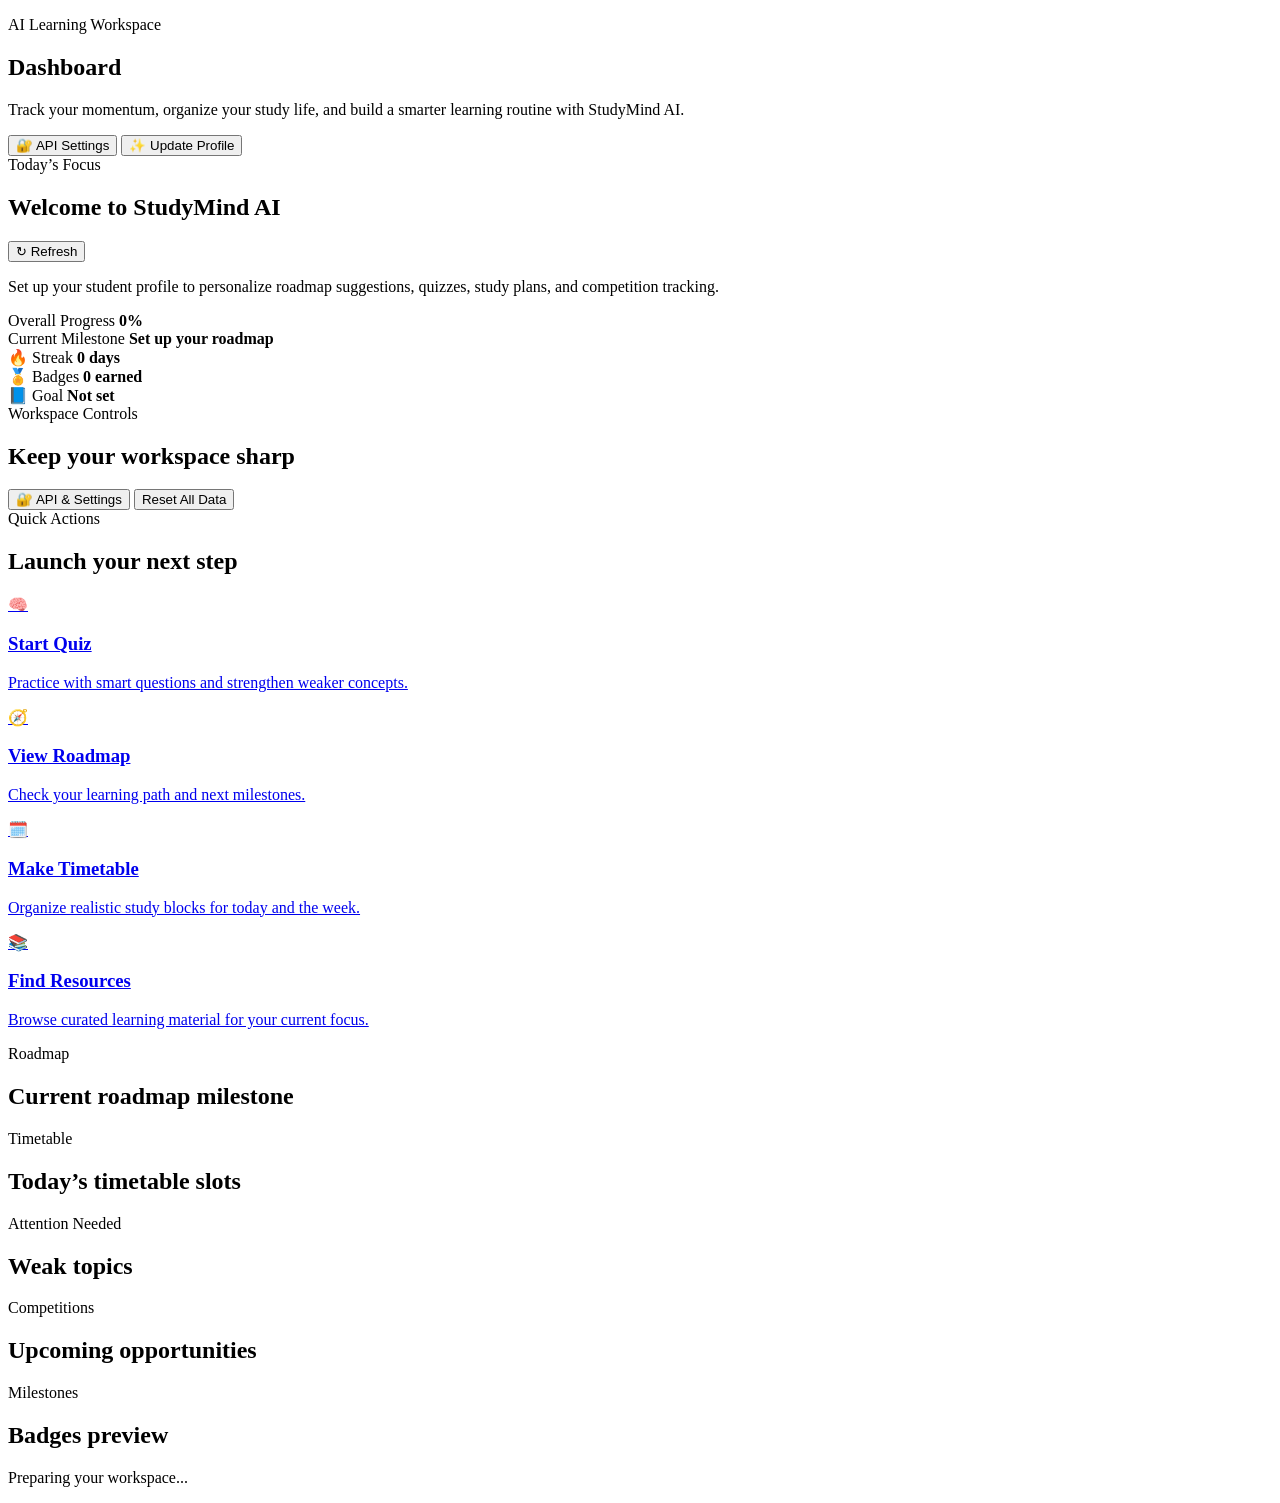
==== index.html @ 2f6ecdff "Add files via upload" ====
<!DOCTYPE html>
<html lang="en" data-page="dashboard">
<head>
  <meta charset="UTF-8">
  <meta name="viewport" content="width=device-width, initial-scale=1.0">
  <title>StudyMind AI | Dashboard</title>
  <meta name="description" content="StudyMind AI is an AI-powered personalized learning dashboard for students.">
  <link rel="preconnect" href="https://fonts.googleapis.com">
  <link rel="preconnect" href="https://fonts.gstatic.com" crossorigin>
  <link rel="stylesheet" href="./css/style.css">
</head>
<body>
  <div class="app-shell">
    <aside class="sidebar" id="sidebar"></aside>

    <div class="app-main">
      <header class="topbar" id="topbar"></header>

      <main class="page-content">
        <section class="page-header">
          <div>
            <p class="eyebrow">AI Learning Workspace</p>
            <h1>Dashboard</h1>
            <p class="page-description">Track your momentum, organize your study life, and build a smarter learning routine with StudyMind AI.</p>
          </div>
          <div class="header-actions">
            <button class="secondary-button" id="openApiSettingsButton" type="button">🔐 API Settings</button>
            <button class="gradient-button" id="openSetupButton" type="button">✨ Update Profile</button>
          </div>
        </section>

        <section class="responsive-grid stats-grid" id="dashboardStats"></section>

        <section class="responsive-grid dashboard-layout">
          <article class="card dashboard-hero">
            <div class="card-header">
              <div>
                <span class="badge badge-primary">Today’s Focus</span>
                <h2 id="dashboardGreeting">Welcome to StudyMind AI</h2>
              </div>
              <button class="secondary-button" id="refreshDashboardButton" type="button">↻ Refresh</button>
            </div>
            <p id="dashboardSummary">Set up your student profile to personalize roadmap suggestions, quizzes, study plans, and competition tracking.</p>
            <div class="progress-bar">
              <span id="dashboardProgressBar"></span>
            </div>
            <div class="hero-meta-row">
              <div class="hero-meta-block">
                <span>Overall Progress</span>
                <strong id="dashboardProgressLabel">0%</strong>
              </div>
              <div class="hero-meta-block">
                <span>Current Milestone</span>
                <strong id="dashboardHeroMilestone">Set up your roadmap</strong>
              </div>
            </div>
            <div class="hero-footer">
              <div class="hero-chip">
                <span>🔥 Streak</span>
                <strong id="dashboardStreak">0 days</strong>
              </div>
              <div class="hero-chip">
                <span>🏅 Badges</span>
                <strong id="dashboardBadges">0 earned</strong>
              </div>
              <div class="hero-chip">
                <span>📘 Goal</span>
                <strong id="dashboardGoal">Not set</strong>
              </div>
            </div>
          </article>

          <article class="card">
            <div class="card-header">
              <div>
                <span class="badge badge-secondary">Workspace Controls</span>
                <h2>Keep your workspace sharp</h2>
              </div>
            </div>
            <div class="dashboard-control-stack">
              <div id="profileSnapshot" class="profile-snapshot"></div>
              <div class="control-actions">
                <button class="secondary-button" id="openApiSettingsButtonSecondary" type="button">🔐 API & Settings</button>
                <button class="danger-button" id="dashboardResetButton" type="button">Reset All Data</button>
              </div>
              <div id="dashboardSuggestions" class="stack-list"></div>
            </div>
          </article>
        </section>

        <section class="responsive-grid dashboard-detail-grid">
          <article class="card">
            <div class="card-header">
              <div>
                <span class="badge badge-accent">Quick Actions</span>
                <h2>Launch your next step</h2>
              </div>
            </div>
            <div class="responsive-grid quick-actions-grid">
              <a class="action-card" href="./quiz.html">
                <span class="action-icon">🧠</span>
                <h3>Start Quiz</h3>
                <p>Practice with smart questions and strengthen weaker concepts.</p>
              </a>
              <a class="action-card" href="./roadmap.html">
                <span class="action-icon">🧭</span>
                <h3>View Roadmap</h3>
                <p>Check your learning path and next milestones.</p>
              </a>
              <a class="action-card" href="./timetable.html">
                <span class="action-icon">🗓️</span>
                <h3>Make Timetable</h3>
                <p>Organize realistic study blocks for today and the week.</p>
              </a>
              <a class="action-card" href="./resources.html">
                <span class="action-icon">📚</span>
                <h3>Find Resources</h3>
                <p>Browse curated learning material for your current focus.</p>
              </a>
            </div>
          </article>

          <article class="card">
            <div class="card-header">
              <div>
                <span class="badge badge-success">Roadmap</span>
                <h2>Current roadmap milestone</h2>
              </div>
            </div>
            <div id="roadmapMilestone" class="dashboard-section-body"></div>
          </article>

          <article class="card">
            <div class="card-header">
              <div>
                <span class="badge badge-primary">Timetable</span>
                <h2>Today’s timetable slots</h2>
              </div>
            </div>
            <div id="todaysTimetable" class="dashboard-section-body"></div>
          </article>

          <article class="card">
            <div class="card-header">
              <div>
                <span class="badge badge-warning">Attention Needed</span>
                <h2>Weak topics</h2>
              </div>
            </div>
            <div id="weakTopicsPanel" class="dashboard-section-body"></div>
          </article>

          <article class="card">
            <div class="card-header">
              <div>
                <span class="badge badge-secondary">Competitions</span>
                <h2>Upcoming opportunities</h2>
              </div>
            </div>
            <div id="competitionsPreview" class="dashboard-section-body"></div>
          </article>

          <article class="card">
            <div class="card-header">
              <div>
                <span class="badge badge-accent">Milestones</span>
                <h2>Badges preview</h2>
              </div>
            </div>
            <div id="badgesPreview" class="dashboard-section-body"></div>
          </article>
        </section>
      </main>
    </div>

    <nav class="bottom-nav" id="bottomNav"></nav>
  </div>

  <div id="modalRoot"></div>
  <div id="toastRoot" class="toast-root"></div>
  <div id="loadingOverlay" class="loading-overlay hidden">
    <div class="loading-spinner"></div>
    <p>Preparing your workspace...</p>
  </div>

  <script src="./js/storage.js" defer></script>
  <script src="./js/data.js" defer></script>
  <script src="./js/app.js" defer></script>
</body>
</html>
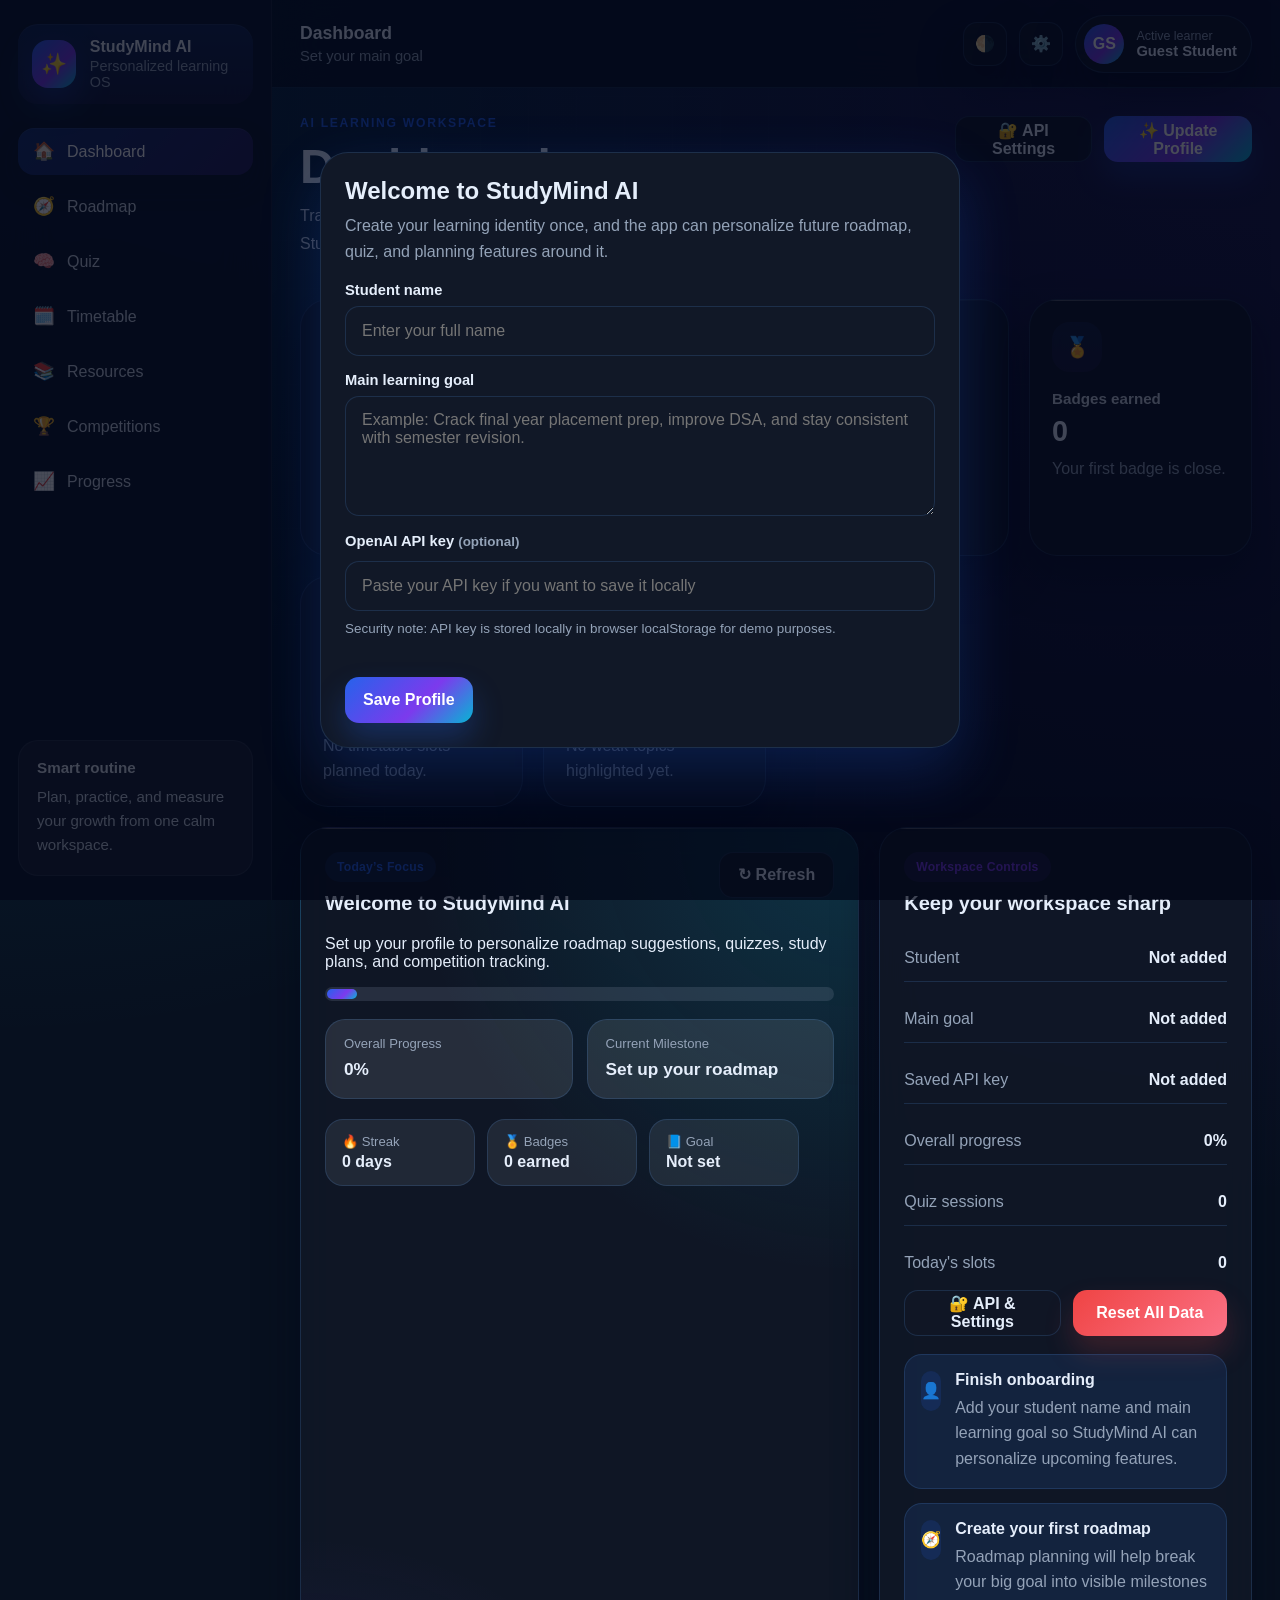
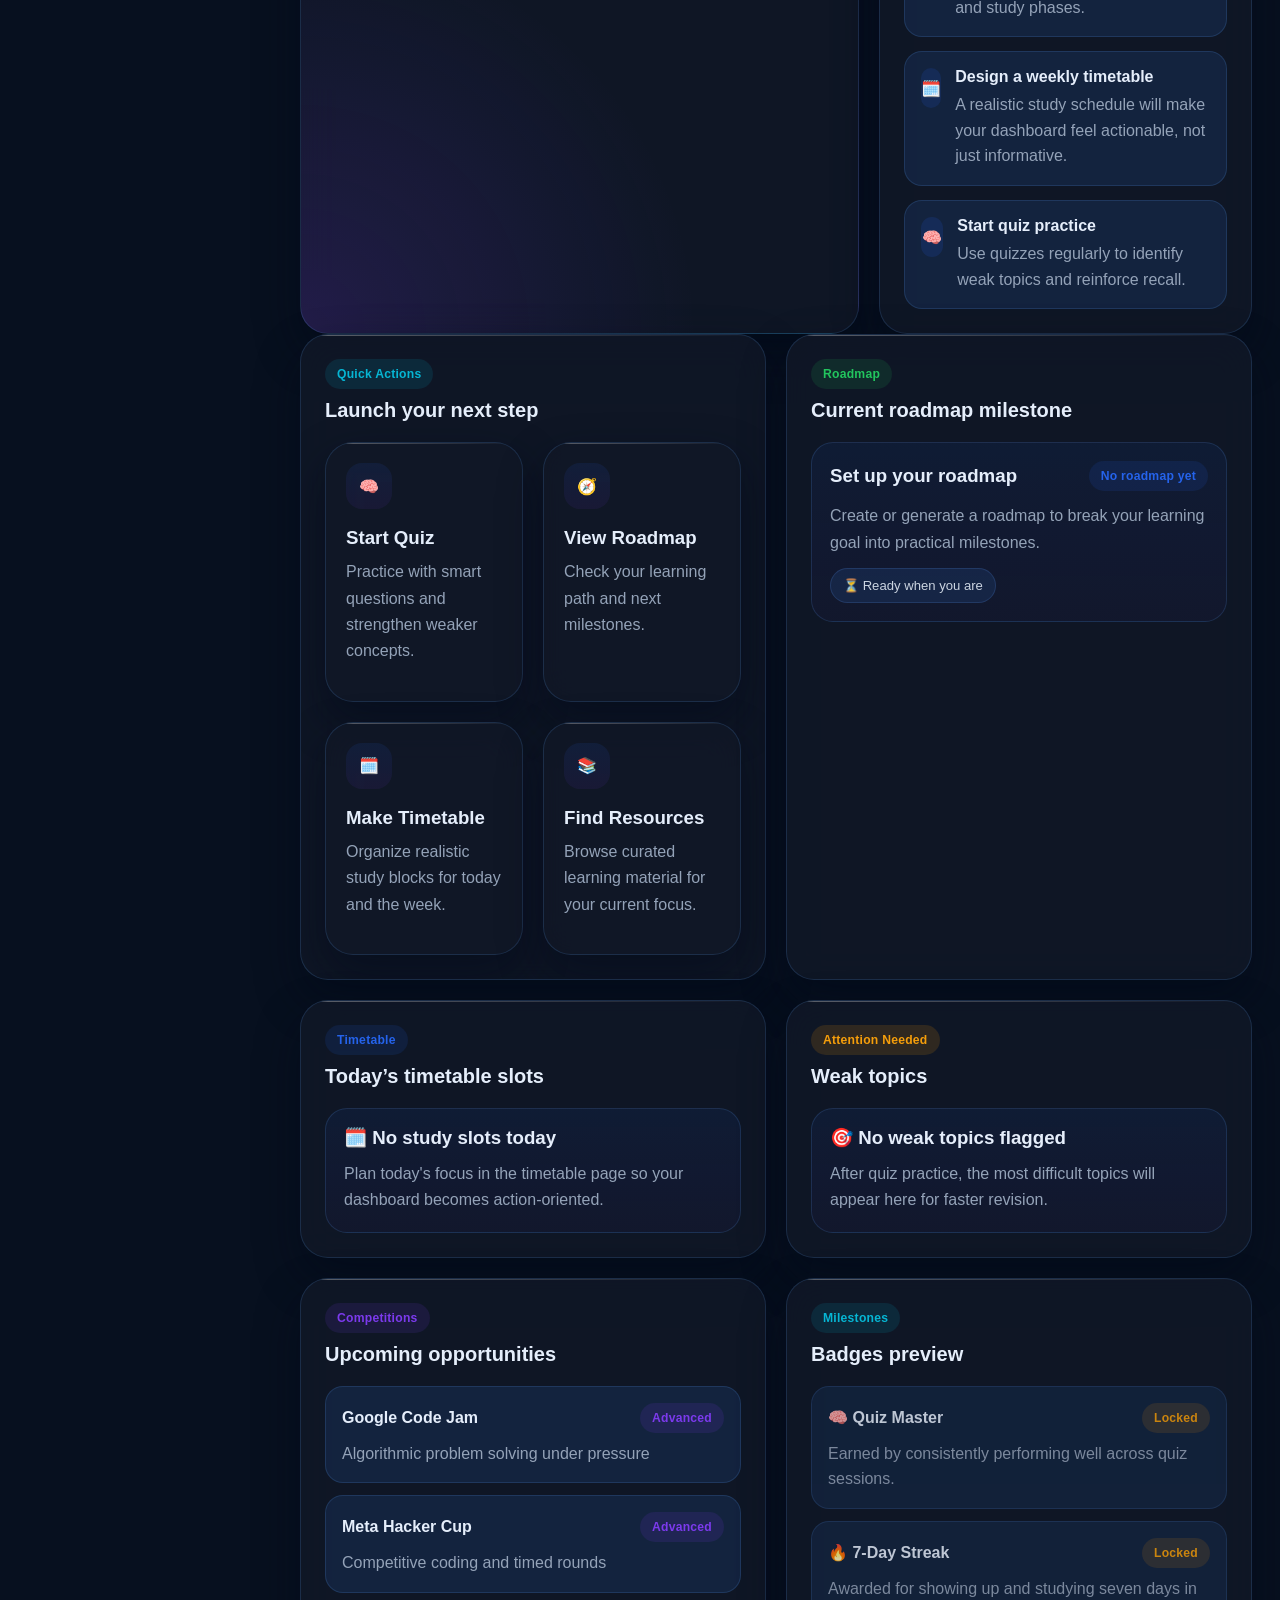
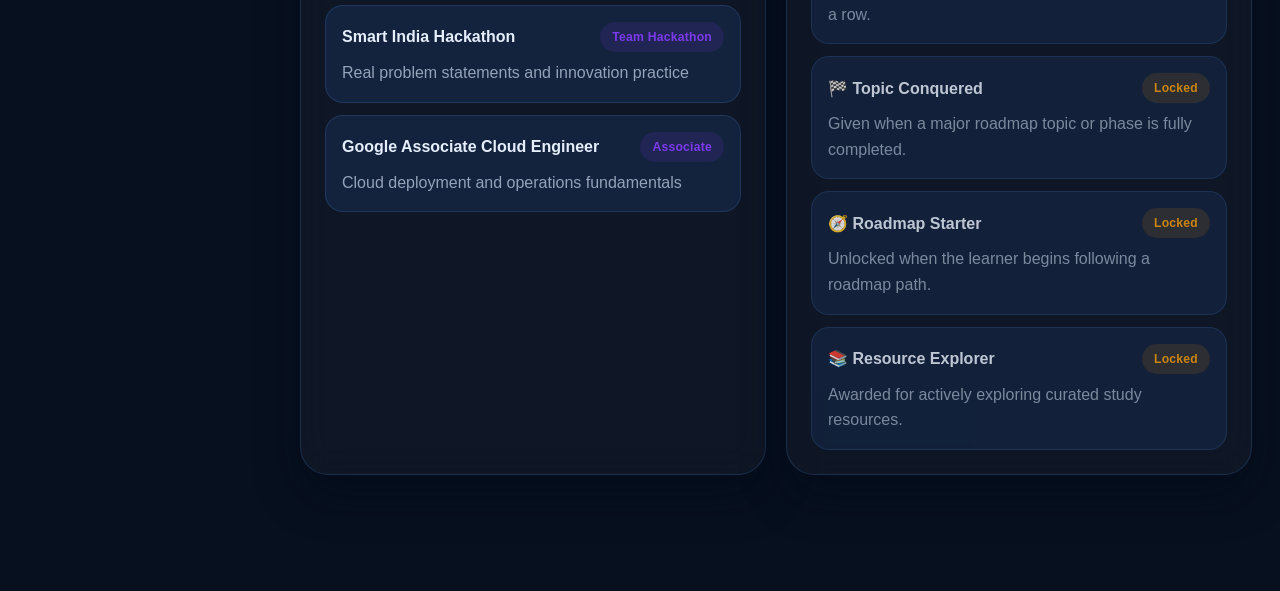
==== commit 99fc0513: "Update index.html" ====
--- a/index.html
+++ b/index.html
@@ -7,7 +7,7 @@
   <meta name="description" content="StudyMind AI is an AI-powered personalized learning dashboard for students.">
   <link rel="preconnect" href="https://fonts.googleapis.com">
   <link rel="preconnect" href="https://fonts.gstatic.com" crossorigin>
-  <link rel="stylesheet" href="./css/style.css">
+  <link rel="stylesheet" href="css/style.css">
 </head>
 <body>
   <div class="app-shell">
@@ -186,5 +186,13 @@
   <script src="./js/storage.js" defer></script>
   <script src="./js/data.js" defer></script>
   <script src="./js/app.js" defer></script>
+  <script src="js/app.js"></script>
+<script src="js/ai.js"></script>
+<script src="js/data.js"></script>
+<script src="js/quiz.js"></script>
+<script src="js/roadmap.js"></script>
+<script src="js/storage.js"></script>
+<script src="js/timetable.js"></script>
+</body>
 </body>
 </html>
--- a/css/style.css
+++ b/css/style.css
@@ -0,0 +1,1652 @@
+:root {
+  --primary: #2563eb;
+  --secondary: #7c3aed;
+  --accent: #06b6d4;
+  --success: #22c55e;
+  --warning: #f59e0b;
+  --danger: #ef4444;
+  --dark-bg: #0f172a;
+  --dark-card: #111827;
+  --light-bg: #f8fafc;
+  --light-card: #ffffff;
+  --radius-sm: 14px;
+  --radius-md: 20px;
+  --radius-lg: 28px;
+  --shadow-soft: 0 20px 45px rgba(15, 23, 42, 0.12);
+  --shadow-strong: 0 24px 60px rgba(37, 99, 235, 0.18);
+  --transition: 220ms ease;
+  --sidebar-width: 272px;
+  --topbar-height: 88px;
+  --mobile-nav-height: 82px;
+  --bg: #eff4ff;
+  --surface: rgba(255, 255, 255, 0.78);
+  --surface-strong: #ffffff;
+  --surface-alt: rgba(148, 163, 184, 0.12);
+  --text: #0f172a;
+  --text-muted: #475569;
+  --text-soft: #64748b;
+  --border: rgba(148, 163, 184, 0.18);
+  --border-strong: rgba(148, 163, 184, 0.28);
+  --gradient-main: linear-gradient(135deg, #2563eb 0%, #7c3aed 58%, #06b6d4 100%);
+  --gradient-soft: linear-gradient(180deg, rgba(37, 99, 235, 0.1), rgba(124, 58, 237, 0.08));
+  --backdrop: rgba(15, 23, 42, 0.52);
+}
+
+body.theme-dark {
+  --bg: #07101f;
+  --surface: rgba(17, 24, 39, 0.86);
+  --surface-strong: #111827;
+  --surface-alt: rgba(59, 130, 246, 0.12);
+  --text: #e5eefb;
+  --text-muted: #cbd5e1;
+  --text-soft: #94a3b8;
+  --border: rgba(96, 165, 250, 0.16);
+  --border-strong: rgba(148, 163, 184, 0.3);
+  --shadow-soft: 0 20px 45px rgba(2, 8, 23, 0.46);
+  --shadow-strong: 0 24px 60px rgba(37, 99, 235, 0.22);
+  --backdrop: rgba(2, 6, 23, 0.72);
+}
+
+* {
+  box-sizing: border-box;
+}
+
+html {
+  scroll-behavior: smooth;
+}
+
+body {
+  margin: 0;
+  min-height: 100vh;
+  font-family: Inter, "Segoe UI", Roboto, Arial, sans-serif;
+  background:
+    radial-gradient(circle at top left, rgba(6, 182, 212, 0.16), transparent 26%),
+    radial-gradient(circle at top right, rgba(124, 58, 237, 0.18), transparent 30%),
+    linear-gradient(180deg, rgba(37, 99, 235, 0.06), transparent 22%),
+    var(--bg);
+  color: var(--text);
+  transition: background var(--transition), color var(--transition);
+}
+
+body::before {
+  content: "";
+  position: fixed;
+  inset: 0;
+  pointer-events: none;
+  background-image:
+    linear-gradient(rgba(255, 255, 255, 0.035) 1px, transparent 1px),
+    linear-gradient(90deg, rgba(255, 255, 255, 0.035) 1px, transparent 1px);
+  background-size: 48px 48px;
+  mask-image: radial-gradient(circle at center, black 38%, transparent 85%);
+  opacity: 0.4;
+}
+
+a {
+  color: inherit;
+  text-decoration: none;
+}
+
+button,
+input,
+textarea,
+select {
+  font: inherit;
+}
+
+button {
+  border: 0;
+  cursor: pointer;
+}
+
+img {
+  max-width: 100%;
+  display: block;
+}
+
+.hidden {
+  display: none !important;
+}
+
+.app-shell {
+  display: flex;
+  min-height: 100vh;
+}
+
+.sidebar {
+  position: fixed;
+  top: 0;
+  left: 0;
+  width: var(--sidebar-width);
+  height: 100vh;
+  padding: 24px 18px;
+  background: rgba(15, 23, 42, 0.92);
+  border-right: 1px solid rgba(148, 163, 184, 0.1);
+  backdrop-filter: blur(24px);
+  color: #e2e8f0;
+  z-index: 30;
+  overflow-y: auto;
+}
+
+.sidebar-panel {
+  display: flex;
+  flex-direction: column;
+  height: 100%;
+  gap: 24px;
+}
+
+.brand {
+  display: flex;
+  align-items: center;
+  gap: 14px;
+  padding: 14px;
+  border-radius: var(--radius-md);
+  background: linear-gradient(180deg, rgba(37, 99, 235, 0.2), rgba(124, 58, 237, 0.08));
+  box-shadow: inset 0 1px 0 rgba(255, 255, 255, 0.06);
+}
+
+.brand-mark {
+  width: 48px;
+  height: 48px;
+  border-radius: 16px;
+  display: grid;
+  place-items: center;
+  font-size: 1.3rem;
+  background: var(--gradient-main);
+  box-shadow: 0 14px 32px rgba(37, 99, 235, 0.35);
+}
+
+.brand-text strong,
+.brand-text span {
+  display: block;
+}
+
+.brand-text strong {
+  font-size: 1rem;
+}
+
+.brand-text span {
+  margin-top: 2px;
+  color: #94a3b8;
+  font-size: 0.9rem;
+}
+
+.sidebar-nav,
+.bottom-nav {
+  display: flex;
+}
+
+.sidebar-nav {
+  flex-direction: column;
+  gap: 8px;
+}
+
+.nav-link {
+  display: flex;
+  align-items: center;
+  gap: 12px;
+  padding: 13px 15px;
+  border-radius: 16px;
+  color: #cbd5e1;
+  transition: transform var(--transition), background var(--transition), color var(--transition), box-shadow var(--transition);
+}
+
+.nav-link:hover,
+.nav-link:focus-visible {
+  color: #ffffff;
+  background: rgba(255, 255, 255, 0.08);
+  transform: translateX(3px);
+}
+
+.nav-link.active {
+  color: #ffffff;
+  background: linear-gradient(135deg, rgba(37, 99, 235, 0.34), rgba(124, 58, 237, 0.24));
+  box-shadow: inset 0 1px 0 rgba(255, 255, 255, 0.06), 0 12px 25px rgba(15, 23, 42, 0.18);
+}
+
+.nav-link span:first-child {
+  font-size: 1.1rem;
+}
+
+.sidebar-footer {
+  margin-top: auto;
+}
+
+.sidebar-tip {
+  padding: 18px;
+  border-radius: var(--radius-md);
+  background: rgba(255, 255, 255, 0.06);
+  border: 1px solid rgba(148, 163, 184, 0.12);
+}
+
+.sidebar-tip p {
+  margin: 8px 0 0;
+  color: #cbd5e1;
+  line-height: 1.6;
+  font-size: 0.94rem;
+}
+
+.sidebar-tip strong {
+  font-size: 0.95rem;
+}
+
+.app-main {
+  flex: 1;
+  margin-left: var(--sidebar-width);
+  min-width: 0;
+}
+
+.topbar {
+  position: sticky;
+  top: 0;
+  z-index: 20;
+  height: var(--topbar-height);
+  display: flex;
+  align-items: center;
+  justify-content: space-between;
+  gap: 18px;
+  padding: 18px 28px;
+  background: rgba(248, 250, 252, 0.72);
+  backdrop-filter: blur(20px);
+  border-bottom: 1px solid var(--border);
+}
+
+body.theme-dark .topbar {
+  background: rgba(7, 16, 31, 0.72);
+}
+
+.topbar-title h2,
+.topbar-title p {
+  margin: 0;
+}
+
+.topbar-title h2 {
+  font-size: 1.1rem;
+}
+
+.topbar-title p {
+  color: var(--text-soft);
+  margin-top: 4px;
+  font-size: 0.92rem;
+}
+
+.topbar-actions,
+.header-actions,
+.topbar-profile {
+  display: flex;
+  align-items: center;
+  gap: 12px;
+}
+
+.icon-button,
+.theme-toggle {
+  width: 44px;
+  height: 44px;
+  border-radius: 14px;
+  background: var(--surface);
+  border: 1px solid var(--border);
+  color: var(--text);
+  display: grid;
+  place-items: center;
+  box-shadow: var(--shadow-soft);
+  transition: transform var(--transition), background var(--transition), border-color var(--transition);
+}
+
+.icon-button:hover,
+.theme-toggle:hover,
+.gradient-button:hover,
+.secondary-button:hover,
+.danger-button:hover {
+  transform: translateY(-2px);
+}
+
+.profile-pill {
+  display: flex;
+  align-items: center;
+  gap: 12px;
+  padding: 8px 14px 8px 8px;
+  border-radius: 999px;
+  background: var(--surface);
+  border: 1px solid var(--border);
+  box-shadow: var(--shadow-soft);
+}
+
+.profile-avatar {
+  width: 40px;
+  height: 40px;
+  border-radius: 50%;
+  display: grid;
+  place-items: center;
+  background: var(--gradient-main);
+  color: #ffffff;
+  font-weight: 700;
+}
+
+.profile-meta span,
+.profile-meta strong {
+  display: block;
+}
+
+.profile-meta span {
+  color: var(--text-soft);
+  font-size: 0.78rem;
+}
+
+.profile-meta strong {
+  font-size: 0.92rem;
+}
+
+.page-content {
+  padding: 28px;
+  padding-bottom: 116px;
+}
+
+.page-header {
+  display: flex;
+  align-items: flex-start;
+  justify-content: space-between;
+  gap: 20px;
+  margin-bottom: 26px;
+}
+
+.page-header h1,
+.page-header p,
+.card h2,
+.card h3,
+.card p {
+  margin-top: 0;
+}
+
+.page-header h1 {
+  margin-bottom: 10px;
+  font-size: clamp(2rem, 5vw, 3rem);
+  line-height: 1.05;
+}
+
+.eyebrow {
+  margin-bottom: 12px;
+  letter-spacing: 0.14em;
+  text-transform: uppercase;
+  font-size: 0.76rem;
+  font-weight: 700;
+  color: var(--primary);
+}
+
+.page-description {
+  max-width: 720px;
+  color: var(--text-muted);
+  line-height: 1.7;
+  font-size: 1rem;
+}
+
+.back-link {
+  margin-bottom: 16px;
+  padding: 0;
+  background: transparent;
+  color: var(--text-soft);
+  font-weight: 600;
+}
+
+.responsive-grid {
+  display: grid;
+  gap: 20px;
+}
+
+.stats-grid {
+  grid-template-columns: repeat(4, minmax(0, 1fr));
+  margin-bottom: 20px;
+}
+
+.dashboard-layout {
+  grid-template-columns: 1.5fr 1fr;
+}
+
+.dashboard-detail-grid {
+  grid-template-columns: repeat(2, minmax(0, 1fr));
+}
+
+.quick-actions-grid {
+  grid-template-columns: repeat(2, minmax(0, 1fr));
+}
+
+.card,
+.stat-card,
+.action-card {
+  position: relative;
+  overflow: hidden;
+  background: var(--surface);
+  border: 1px solid var(--border);
+  border-radius: var(--radius-lg);
+  box-shadow: var(--shadow-soft);
+  backdrop-filter: blur(18px);
+}
+
+.card {
+  padding: 24px;
+}
+
+.card::before,
+.stat-card::before,
+.action-card::before {
+  content: "";
+  position: absolute;
+  inset: 0 auto auto 0;
+  width: 100%;
+  height: 1px;
+  background: linear-gradient(90deg, rgba(255, 255, 255, 0.46), transparent);
+  opacity: 0.7;
+}
+
+.card-header {
+  display: flex;
+  align-items: flex-start;
+  justify-content: space-between;
+  gap: 16px;
+  margin-bottom: 20px;
+}
+
+.card-header h2 {
+  margin: 10px 0 0;
+  font-size: 1.25rem;
+}
+
+.stat-card {
+  padding: 22px;
+}
+
+.stat-card .stat-icon {
+  width: 50px;
+  height: 50px;
+  border-radius: 18px;
+  display: grid;
+  place-items: center;
+  font-size: 1.25rem;
+  background: var(--gradient-soft);
+  margin-bottom: 18px;
+}
+
+.stat-card h3 {
+  margin: 0 0 8px;
+  font-size: 0.95rem;
+  color: var(--text-muted);
+}
+
+.stat-card strong {
+  display: block;
+  font-size: 1.8rem;
+  margin-bottom: 8px;
+}
+
+.stat-card p {
+  margin: 0;
+  color: var(--text-soft);
+  line-height: 1.6;
+}
+
+.dashboard-hero {
+  min-height: 100%;
+  background:
+    radial-gradient(circle at top right, rgba(6, 182, 212, 0.18), transparent 36%),
+    radial-gradient(circle at bottom left, rgba(124, 58, 237, 0.18), transparent 32%),
+    var(--surface);
+}
+
+.hero-footer {
+  display: flex;
+  flex-wrap: wrap;
+  gap: 12px;
+  margin-top: 20px;
+}
+
+.hero-meta-row {
+  display: grid;
+  grid-template-columns: repeat(2, minmax(0, 1fr));
+  gap: 14px;
+  margin-top: 18px;
+}
+
+.hero-meta-block {
+  padding: 16px 18px;
+  border-radius: 20px;
+  background: rgba(255, 255, 255, 0.1);
+  border: 1px solid var(--border);
+}
+
+.hero-meta-block span,
+.hero-meta-block strong {
+  display: block;
+}
+
+.hero-meta-block span {
+  color: var(--text-soft);
+  font-size: 0.82rem;
+  margin-bottom: 6px;
+}
+
+.hero-meta-block strong {
+  font-size: 1.08rem;
+  line-height: 1.45;
+}
+
+.hero-chip {
+  min-width: 150px;
+  padding: 14px 16px;
+  border-radius: 18px;
+  background: rgba(255, 255, 255, 0.08);
+  border: 1px solid var(--border);
+}
+
+.hero-chip span,
+.hero-chip strong {
+  display: block;
+}
+
+.hero-chip span {
+  color: var(--text-soft);
+  font-size: 0.82rem;
+  margin-bottom: 4px;
+}
+
+.hero-chip strong {
+  font-size: 1rem;
+}
+
+.action-card {
+  display: block;
+  padding: 20px;
+  min-height: 170px;
+  transition: transform var(--transition), border-color var(--transition), box-shadow var(--transition);
+}
+
+.action-card:hover {
+  transform: translateY(-4px);
+  border-color: rgba(37, 99, 235, 0.28);
+  box-shadow: var(--shadow-strong);
+}
+
+.action-icon {
+  display: inline-grid;
+  place-items: center;
+  width: 46px;
+  height: 46px;
+  border-radius: 16px;
+  background: var(--gradient-soft);
+  margin-bottom: 18px;
+}
+
+.action-card h3 {
+  margin-bottom: 10px;
+}
+
+.action-card p {
+  color: var(--text-soft);
+  line-height: 1.65;
+}
+
+.gradient-button,
+.secondary-button,
+.danger-button {
+  display: inline-flex;
+  align-items: center;
+  justify-content: center;
+  gap: 10px;
+  min-height: 46px;
+  padding: 0 18px;
+  border-radius: 14px;
+  font-weight: 700;
+  transition: transform var(--transition), opacity var(--transition), box-shadow var(--transition), background var(--transition);
+}
+
+.gradient-button {
+  color: #ffffff;
+  background: var(--gradient-main);
+  box-shadow: 0 16px 30px rgba(37, 99, 235, 0.28);
+}
+
+.secondary-button {
+  color: var(--text);
+  background: var(--surface);
+  border: 1px solid var(--border);
+}
+
+.danger-button {
+  color: #ffffff;
+  background: linear-gradient(135deg, #ef4444, #fb7185);
+  box-shadow: 0 16px 30px rgba(239, 68, 68, 0.2);
+}
+
+.badge {
+  display: inline-flex;
+  align-items: center;
+  gap: 8px;
+  padding: 8px 12px;
+  border-radius: 999px;
+  font-size: 0.76rem;
+  font-weight: 700;
+  letter-spacing: 0.02em;
+}
+
+.badge-primary {
+  background: rgba(37, 99, 235, 0.12);
+  color: var(--primary);
+}
+
+.badge-secondary {
+  background: rgba(124, 58, 237, 0.12);
+  color: var(--secondary);
+}
+
+.badge-accent {
+  background: rgba(6, 182, 212, 0.12);
+  color: var(--accent);
+}
+
+.badge-success {
+  background: rgba(34, 197, 94, 0.12);
+  color: var(--success);
+}
+
+.badge-warning {
+  background: rgba(245, 158, 11, 0.14);
+  color: var(--warning);
+}
+
+.badge-danger {
+  background: rgba(239, 68, 68, 0.14);
+  color: var(--danger);
+}
+
+.progress-bar {
+  width: 100%;
+  height: 14px;
+  padding: 2px;
+  border-radius: 999px;
+  background: rgba(148, 163, 184, 0.18);
+  overflow: hidden;
+}
+
+.progress-bar span {
+  display: block;
+  width: 0;
+  height: 100%;
+  border-radius: inherit;
+  background: var(--gradient-main);
+  transition: width 400ms ease;
+}
+
+.stack-list {
+  display: grid;
+  gap: 14px;
+}
+
+.dashboard-control-stack {
+  display: grid;
+  gap: 18px;
+}
+
+.control-actions {
+  display: flex;
+  gap: 12px;
+}
+
+.control-actions .secondary-button,
+.control-actions .danger-button {
+  flex: 1;
+}
+
+.stack-item {
+  display: flex;
+  align-items: flex-start;
+  gap: 14px;
+  padding: 16px;
+  border-radius: 18px;
+  background: var(--surface-alt);
+  border: 1px solid var(--border);
+}
+
+.stack-item span {
+  width: 40px;
+  height: 40px;
+  border-radius: 14px;
+  display: grid;
+  place-items: center;
+  background: rgba(37, 99, 235, 0.14);
+}
+
+.stack-item h3 {
+  margin: 0 0 6px;
+  font-size: 1rem;
+}
+
+.stack-item p {
+  margin: 0;
+  color: var(--text-soft);
+  line-height: 1.6;
+}
+
+.profile-snapshot {
+  display: grid;
+  gap: 14px;
+}
+
+.snapshot-row {
+  display: flex;
+  justify-content: space-between;
+  gap: 14px;
+  padding: 14px 0;
+  border-bottom: 1px solid var(--border);
+}
+
+.snapshot-row:last-child {
+  border-bottom: 0;
+  padding-bottom: 0;
+}
+
+.snapshot-row span {
+  color: var(--text-soft);
+}
+
+.dashboard-section-body {
+  display: grid;
+  gap: 14px;
+}
+
+.info-card {
+  display: grid;
+  gap: 12px;
+  padding: 18px;
+  border-radius: 22px;
+  background: linear-gradient(180deg, rgba(37, 99, 235, 0.08), rgba(124, 58, 237, 0.04));
+  border: 1px solid var(--border);
+}
+
+.info-card h3,
+.info-card p {
+  margin: 0;
+}
+
+.info-card p {
+  color: var(--text-soft);
+  line-height: 1.65;
+}
+
+.info-meta {
+  display: flex;
+  flex-wrap: wrap;
+  gap: 10px;
+}
+
+.info-pill {
+  display: inline-flex;
+  align-items: center;
+  gap: 8px;
+  padding: 9px 12px;
+  border-radius: 999px;
+  background: var(--surface-alt);
+  border: 1px solid var(--border);
+  font-size: 0.82rem;
+  color: var(--text-muted);
+}
+
+.competition-list,
+.badge-list,
+.schedule-list,
+.weak-topics-list {
+  display: grid;
+  gap: 12px;
+}
+
+.competition-item,
+.badge-item,
+.schedule-item,
+.weak-topic-item {
+  display: grid;
+  gap: 8px;
+  padding: 16px;
+  border-radius: 18px;
+  background: var(--surface-alt);
+  border: 1px solid var(--border);
+  transition: transform var(--transition), box-shadow var(--transition), border-color var(--transition);
+}
+
+.competition-item:hover,
+.badge-item:hover,
+.schedule-item:hover,
+.weak-topic-item:hover {
+  transform: translateY(-2px);
+  box-shadow: var(--shadow-soft);
+}
+
+.competition-item h3,
+.badge-item h3,
+.schedule-item h3,
+.weak-topic-item h3 {
+  margin: 0;
+  font-size: 1rem;
+}
+
+.competition-item p,
+.badge-item p,
+.schedule-item p,
+.weak-topic-item p {
+  margin: 0;
+  color: var(--text-soft);
+  line-height: 1.6;
+}
+
+.weak-topic-item {
+  background: linear-gradient(180deg, rgba(239, 68, 68, 0.12), rgba(239, 68, 68, 0.05));
+  border-color: rgba(239, 68, 68, 0.25);
+}
+
+.weak-topic-item h3 {
+  color: var(--danger);
+}
+
+.badge-item.is-earned {
+  background: linear-gradient(180deg, rgba(34, 197, 94, 0.12), rgba(34, 197, 94, 0.04));
+}
+
+.badge-item.is-locked {
+  opacity: 0.82;
+}
+
+.item-topline {
+  display: flex;
+  align-items: center;
+  justify-content: space-between;
+  gap: 12px;
+}
+
+.item-meta {
+  display: flex;
+  flex-wrap: wrap;
+  gap: 8px;
+}
+
+.roadmap-timeline {
+  display: grid;
+  gap: 18px;
+}
+
+.roadmap-phase-card {
+  position: relative;
+}
+
+.roadmap-topic-grid {
+  display: grid;
+  gap: 14px;
+  margin-top: 8px;
+}
+
+.roadmap-topic-card {
+  display: grid;
+  gap: 12px;
+  padding: 18px;
+  border-radius: 20px;
+  background: var(--surface-alt);
+  border: 1px solid var(--border);
+  transition: transform var(--transition), box-shadow var(--transition), border-color var(--transition);
+}
+
+.roadmap-topic-card:hover {
+  transform: translateY(-2px);
+  box-shadow: var(--shadow-soft);
+}
+
+.roadmap-topic-card.is-done {
+  background: linear-gradient(180deg, rgba(34, 197, 94, 0.14), rgba(34, 197, 94, 0.05));
+  border-color: rgba(34, 197, 94, 0.28);
+}
+
+.roadmap-topic-card.is-progress {
+  background: linear-gradient(180deg, rgba(6, 182, 212, 0.14), rgba(6, 182, 212, 0.05));
+  border-color: rgba(6, 182, 212, 0.25);
+}
+
+.roadmap-topic-actions {
+  display: flex;
+  flex-wrap: wrap;
+  gap: 10px;
+}
+
+.roadmap-topic-actions .secondary-button,
+.roadmap-topic-actions .gradient-button {
+  flex: 1;
+}
+
+.roadmap-status-switches {
+  display: flex;
+  flex-wrap: wrap;
+  gap: 8px;
+}
+
+.status-chip {
+  padding: 9px 12px;
+  border-radius: 999px;
+  background: var(--surface);
+  border: 1px solid var(--border);
+  color: var(--text-soft);
+  transition: transform var(--transition), border-color var(--transition), color var(--transition), background var(--transition);
+}
+
+.status-chip.active {
+  color: var(--text);
+  border-color: rgba(37, 99, 235, 0.28);
+  background: rgba(37, 99, 235, 0.12);
+}
+
+.roadmap-bullet-list {
+  margin: 0;
+  padding-left: 18px;
+  color: var(--text-soft);
+  line-height: 1.8;
+}
+
+.code-preview {
+  margin: 0;
+  padding: 16px;
+  overflow-x: auto;
+  border-radius: 18px;
+  background: rgba(15, 23, 42, 0.92);
+  color: #dbeafe;
+  font-size: 0.9rem;
+  line-height: 1.7;
+}
+
+.quiz-shell,
+.quiz-results-shell {
+  display: grid;
+  gap: 18px;
+}
+
+.quiz-option-grid,
+.quiz-review-list {
+  display: grid;
+  gap: 14px;
+}
+
+.quiz-option-card {
+  display: flex;
+  align-items: center;
+  gap: 16px;
+  width: 100%;
+  padding: 18px;
+  border-radius: 22px;
+  background: var(--surface-alt);
+  border: 1px solid var(--border);
+  color: var(--text);
+  text-align: left;
+  transition: transform var(--transition), border-color var(--transition), box-shadow var(--transition), background var(--transition);
+}
+
+.quiz-option-card:hover {
+  transform: translateY(-2px);
+  border-color: rgba(37, 99, 235, 0.28);
+  box-shadow: var(--shadow-soft);
+}
+
+.quiz-option-card.selected {
+  background: #ffffff;
+  color: #0f172a;
+  border-color: rgba(15, 23, 42, 0.16);
+  font-weight: 700;
+}
+
+.quiz-option-label {
+  flex: 0 0 48px;
+  width: 48px;
+  height: 48px;
+  border-radius: 16px;
+  display: grid;
+  place-items: center;
+  background: var(--gradient-main);
+  color: #ffffff;
+  font-weight: 800;
+  font-size: 1rem;
+}
+
+.quiz-option-text {
+  display: block;
+  font-size: 1rem;
+  line-height: 1.6;
+}
+
+.checkbox-grid {
+  display: grid;
+  grid-template-columns: repeat(7, minmax(0, 1fr));
+  gap: 10px;
+}
+
+.checkbox-card,
+.toggle-row {
+  display: flex;
+  align-items: center;
+  gap: 10px;
+}
+
+.checkbox-card {
+  justify-content: center;
+  min-height: 52px;
+  padding: 10px 12px;
+  border-radius: 16px;
+  background: var(--surface-alt);
+  border: 1px solid var(--border);
+  color: var(--text);
+  cursor: pointer;
+}
+
+.checkbox-card input,
+.toggle-row input {
+  accent-color: var(--primary);
+}
+
+.checkbox-card span,
+.toggle-row span {
+  font-weight: 600;
+}
+
+.subject-draft-card {
+  display: grid;
+  gap: 14px;
+  padding: 18px;
+  border-radius: 20px;
+  background: var(--surface-alt);
+  border: 1px solid var(--border);
+}
+
+.timetable-grid {
+  display: grid;
+  grid-template-columns: repeat(2, minmax(0, 1fr));
+  gap: 16px;
+}
+
+.timetable-day-card {
+  display: grid;
+  gap: 14px;
+  padding: 18px;
+  border-radius: 22px;
+  background: linear-gradient(180deg, rgba(37, 99, 235, 0.06), rgba(124, 58, 237, 0.04));
+  border: 1px solid var(--border);
+}
+
+.timetable-day-card.is-today {
+  border-color: rgba(34, 197, 94, 0.32);
+  box-shadow: 0 20px 40px rgba(34, 197, 94, 0.1);
+}
+
+.timetable-slot-list {
+  display: grid;
+  gap: 12px;
+}
+
+.timetable-slot-card {
+  display: grid;
+  gap: 10px;
+  padding: 16px;
+  border-radius: 18px;
+  border: 1px solid rgba(148, 163, 184, 0.18);
+  background:
+    linear-gradient(180deg, color-mix(in srgb, var(--subject-accent) 14%, transparent), rgba(255, 255, 255, 0.02)),
+    var(--surface-alt);
+}
+
+.slot-normal {
+  border-left: 4px solid var(--subject-accent);
+}
+
+.slot-weak {
+  border-left: 4px solid var(--danger);
+  background:
+    linear-gradient(180deg, rgba(239, 68, 68, 0.12), rgba(239, 68, 68, 0.04)),
+    var(--surface-alt);
+}
+
+.slot-break {
+  border-left: 4px solid #94a3b8;
+}
+
+.slot-revision {
+  border-left: 4px solid var(--secondary);
+}
+
+.slot-edit-button {
+  min-height: 38px;
+  padding: 0 12px;
+}
+
+.resource-grid {
+  display: grid;
+  gap: 14px;
+}
+
+.resource-card {
+  display: grid;
+  gap: 12px;
+  padding: 18px;
+  border-radius: 22px;
+  background: var(--surface-alt);
+  border: 1px solid var(--border);
+  transition: transform var(--transition), box-shadow var(--transition), border-color var(--transition);
+}
+
+.resource-card:hover {
+  transform: translateY(-2px);
+  box-shadow: var(--shadow-soft);
+  border-color: rgba(37, 99, 235, 0.28);
+}
+
+.resource-card p {
+  margin: 0;
+  color: var(--text-soft);
+  line-height: 1.65;
+}
+
+.resource-cta {
+  justify-self: start;
+}
+
+.tab-row {
+  display: flex;
+  flex-wrap: wrap;
+  gap: 10px;
+}
+
+.opportunity-card {
+  background: linear-gradient(180deg, rgba(37, 99, 235, 0.08), rgba(124, 58, 237, 0.05));
+}
+
+.empty-state {
+  display: grid;
+  place-items: center;
+  text-align: center;
+  min-height: 320px;
+  padding: 26px;
+  border-radius: 22px;
+  background: linear-gradient(180deg, rgba(37, 99, 235, 0.06), rgba(124, 58, 237, 0.04));
+  border: 1px dashed var(--border-strong);
+}
+
+.empty-state-icon {
+  width: 72px;
+  height: 72px;
+  border-radius: 24px;
+  display: grid;
+  place-items: center;
+  font-size: 1.6rem;
+  margin-bottom: 16px;
+  background: rgba(255, 255, 255, 0.14);
+}
+
+.empty-state h3 {
+  margin-bottom: 10px;
+}
+
+.empty-state p {
+  max-width: 540px;
+  color: var(--text-soft);
+  line-height: 1.7;
+}
+
+.form-grid {
+  display: grid;
+  gap: 16px;
+}
+
+.form-row {
+  display: grid;
+  gap: 8px;
+}
+
+.form-row-inline {
+  display: grid;
+  grid-template-columns: repeat(2, minmax(0, 1fr));
+  gap: 16px;
+}
+
+.form-label {
+  font-size: 0.92rem;
+  font-weight: 700;
+}
+
+.form-help {
+  margin: 0;
+  color: var(--text-soft);
+  font-size: 0.84rem;
+  line-height: 1.5;
+}
+
+.form-control {
+  width: 100%;
+  min-height: 50px;
+  padding: 0 16px;
+  border-radius: 14px;
+  border: 1px solid var(--border);
+  background: var(--surface-strong);
+  color: var(--text);
+  outline: none;
+  transition: border-color var(--transition), box-shadow var(--transition), background var(--transition);
+}
+
+textarea.form-control {
+  min-height: 120px;
+  padding: 14px 16px;
+  resize: vertical;
+}
+
+.form-control:focus {
+  border-color: rgba(37, 99, 235, 0.5);
+  box-shadow: 0 0 0 4px rgba(37, 99, 235, 0.12);
+}
+
+.modal {
+  position: fixed;
+  inset: 0;
+  display: grid;
+  place-items: center;
+  padding: 24px;
+  background: var(--backdrop);
+  z-index: 60;
+  opacity: 0;
+  pointer-events: none;
+  transition: opacity var(--transition);
+}
+
+.modal.open {
+  opacity: 1;
+  pointer-events: auto;
+}
+
+.modal-panel {
+  width: min(640px, 100%);
+  max-height: calc(100vh - 48px);
+  overflow-y: auto;
+  padding: 24px;
+  border-radius: 28px;
+  background: var(--surface-strong);
+  border: 1px solid var(--border);
+  box-shadow: var(--shadow-strong);
+  transform: translateY(14px) scale(0.98);
+  transition: transform var(--transition);
+}
+
+.modal.open .modal-panel {
+  transform: translateY(0) scale(1);
+}
+
+.modal-header,
+.modal-footer {
+  display: flex;
+  align-items: center;
+  justify-content: space-between;
+  gap: 16px;
+}
+
+.modal-header {
+  margin-bottom: 18px;
+}
+
+.modal-header h2,
+.modal-header p {
+  margin: 0;
+}
+
+.modal-header p {
+  margin-top: 8px;
+  color: var(--text-soft);
+  line-height: 1.6;
+}
+
+.modal-footer {
+  margin-top: 22px;
+}
+
+.toast-root {
+  position: fixed;
+  top: 24px;
+  right: 24px;
+  display: grid;
+  gap: 12px;
+  z-index: 70;
+}
+
+.toast {
+  min-width: 280px;
+  max-width: 360px;
+  padding: 16px 18px;
+  border-radius: 18px;
+  background: rgba(15, 23, 42, 0.94);
+  color: #f8fafc;
+  box-shadow: 0 20px 40px rgba(2, 8, 23, 0.28);
+  border: 1px solid rgba(148, 163, 184, 0.16);
+  transform: translateY(-8px);
+  opacity: 0;
+  animation: toast-in 260ms ease forwards;
+}
+
+.toast.success {
+  border-left: 4px solid var(--success);
+}
+
+.toast.warning {
+  border-left: 4px solid var(--warning);
+}
+
+.toast.danger {
+  border-left: 4px solid var(--danger);
+}
+
+.toast-title {
+  display: block;
+  margin-bottom: 4px;
+  font-weight: 700;
+}
+
+.toast-message {
+  color: #cbd5e1;
+  line-height: 1.55;
+  font-size: 0.92rem;
+}
+
+.loading-overlay {
+  position: fixed;
+  inset: 0;
+  display: grid;
+  place-items: center;
+  gap: 14px;
+  background: rgba(7, 16, 31, 0.72);
+  color: #f8fafc;
+  z-index: 80;
+}
+
+.loading-spinner {
+  width: 58px;
+  height: 58px;
+  border-radius: 50%;
+  border: 4px solid rgba(255, 255, 255, 0.18);
+  border-top-color: #ffffff;
+  animation: spin 0.8s linear infinite;
+}
+
+.bottom-nav {
+  position: fixed;
+  left: 50%;
+  bottom: 18px;
+  transform: translateX(-50%);
+  width: min(calc(100% - 24px), 720px);
+  align-items: center;
+  justify-content: space-around;
+  gap: 10px;
+  padding: 10px;
+  border-radius: 24px;
+  background: rgba(15, 23, 42, 0.92);
+  backdrop-filter: blur(20px);
+  border: 1px solid rgba(148, 163, 184, 0.12);
+  box-shadow: 0 26px 45px rgba(15, 23, 42, 0.24);
+  z-index: 35;
+  display: none;
+  overflow-x: auto;
+  scrollbar-width: none;
+}
+
+.bottom-nav::-webkit-scrollbar {
+  display: none;
+}
+
+.bottom-nav .nav-link {
+  flex: 0 0 92px;
+  justify-content: center;
+  flex-direction: column;
+  gap: 6px;
+  min-height: 58px;
+  padding: 8px;
+  font-size: 0.74rem;
+  color: #cbd5e1;
+}
+
+.bottom-nav .nav-link:hover,
+.bottom-nav .nav-link.active {
+  transform: none;
+}
+
+.bottom-nav .nav-link span:last-child {
+  white-space: nowrap;
+}
+
+@keyframes spin {
+  to {
+    transform: rotate(360deg);
+  }
+}
+
+@keyframes toast-in {
+  to {
+    opacity: 1;
+    transform: translateY(0);
+  }
+}
+
+@media (max-width: 1180px) {
+  .stats-grid {
+    grid-template-columns: repeat(2, minmax(0, 1fr));
+  }
+
+  .dashboard-layout {
+    grid-template-columns: 1fr;
+  }
+
+  .dashboard-detail-grid {
+    grid-template-columns: 1fr;
+  }
+}
+
+@media (max-width: 920px) {
+  .sidebar {
+    display: none;
+  }
+
+  .app-main {
+    margin-left: 0;
+  }
+
+  .topbar {
+    padding: 16px 18px;
+  }
+
+  .page-content {
+    padding: 18px;
+    padding-bottom: calc(var(--mobile-nav-height) + 36px);
+  }
+
+  .page-header {
+    flex-direction: column;
+  }
+
+  .header-actions {
+    width: 100%;
+  }
+
+  .header-actions .gradient-button,
+  .header-actions .secondary-button {
+    flex: 1;
+  }
+
+  .bottom-nav {
+    display: flex;
+  }
+}
+
+@media (max-width: 720px) {
+  .stats-grid,
+  .dashboard-detail-grid,
+  .quick-actions-grid,
+  .form-row-inline,
+  .hero-meta-row {
+    grid-template-columns: 1fr;
+  }
+
+  .topbar-actions {
+    gap: 8px;
+  }
+
+  .profile-pill {
+    padding-right: 10px;
+  }
+
+  .profile-meta {
+    display: none;
+  }
+
+  .control-actions {
+    flex-direction: column;
+  }
+
+  .roadmap-topic-actions {
+    flex-direction: column;
+  }
+
+  .checkbox-grid,
+  .timetable-grid {
+    grid-template-columns: 1fr;
+  }
+
+  .modal,
+  .modal-panel {
+    padding: 18px;
+  }
+
+  .modal-footer {
+    flex-direction: column-reverse;
+    align-items: stretch;
+  }
+
+  .modal-footer .gradient-button,
+  .modal-footer .secondary-button,
+  .modal-footer .danger-button {
+    width: 100%;
+  }
+
+  .toast-root {
+    top: auto;
+    bottom: 104px;
+    right: 12px;
+    left: 12px;
+  }
+
+  .toast {
+    max-width: none;
+  }
+}
+
+.chart-card {
+  min-height: 320px;
+  padding: 12px;
+  border-radius: 22px;
+  background: linear-gradient(180deg, rgba(37, 99, 235, 0.05), rgba(124, 58, 237, 0.03));
+  border: 1px solid var(--border);
+}
+
+.chart-card canvas {
+  width: 100% !important;
+  height: 296px !important;
+}
+
+.chart-fallback {
+  min-height: 296px;
+  place-content: center;
+}
+
+.subject-progress-stack {
+  display: grid;
+  gap: 14px;
+}
+
+.mini-progress-row {
+  display: grid;
+  gap: 8px;
+}
+
+.mini-progress-row strong {
+  font-size: 0.92rem;
+}
+
+.mini-progress {
+  height: 10px;
+}
+
+.table-wrap {
+  width: 100%;
+  overflow-x: auto;
+}
+
+.history-table {
+  width: 100%;
+  border-collapse: collapse;
+  min-width: 620px;
+}
+
+.history-table th,
+.history-table td {
+  padding: 14px 12px;
+  text-align: left;
+  border-bottom: 1px solid var(--border);
+  vertical-align: top;
+}
+
+.history-table th {
+  color: var(--text-soft);
+  font-size: 0.82rem;
+  letter-spacing: 0.04em;
+  text-transform: uppercase;
+}
+
+.history-table td {
+  color: var(--text-muted);
+}
+
+.quiz-option-card {
+  position: relative;
+  z-index: 1;
+  pointer-events: auto;
+  touch-action: manipulation;
+  user-select: none;
+  -webkit-tap-highlight-color: transparent;
+  cursor: pointer;
+}
+
+.quiz-option-card:focus-visible {
+  outline: none;
+  border-color: rgba(37, 99, 235, 0.52);
+  box-shadow: 0 0 0 4px rgba(37, 99, 235, 0.14), var(--shadow-soft);
+}
+
+.quiz-option-card.selected {
+  background: #ffffff;
+  color: #0f172a;
+  border-color: rgba(15, 23, 42, 0.16);
+  font-weight: 700;
+  transform: translateY(-2px);
+  box-shadow: 0 18px 34px rgba(15, 23, 42, 0.16);
+}
+
+.quiz-option-card.selected .quiz-option-label {
+  box-shadow: 0 12px 24px rgba(15, 23, 42, 0.14);
+}
+
+.quiz-footer-actions {
+  align-items: center;
+}
+
+@media (max-width: 720px) {
+  .chart-card {
+    min-height: 260px;
+  }
+
+  .chart-card canvas {
+    height: 240px !important;
+  }
+
+  .history-table {
+    min-width: 560px;
+  }
+}
+
